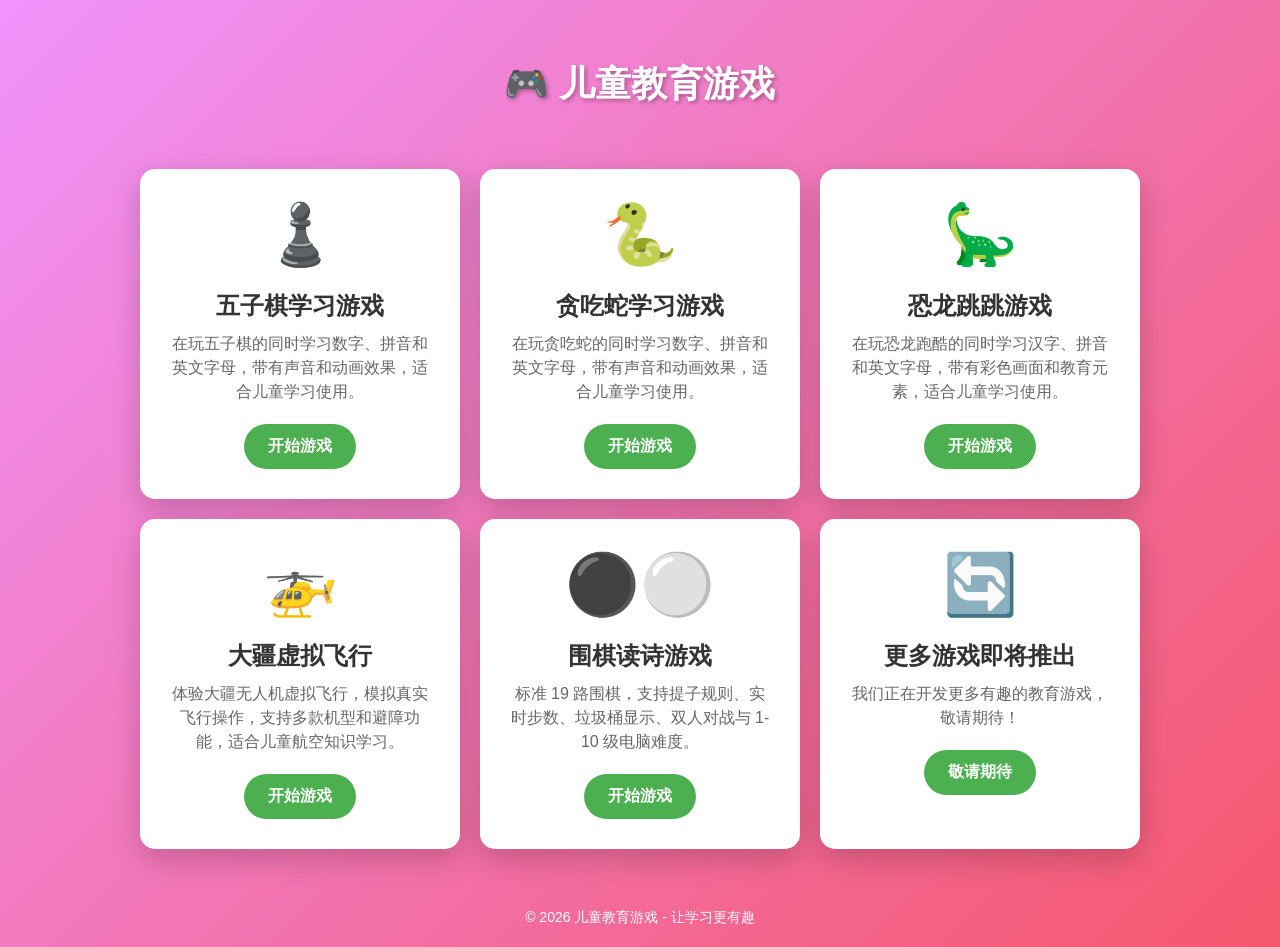
==== index.html @ cebe17bf "init" ====
<!DOCTYPE html>
<html lang="zh-CN">
<head>
    <meta charset="UTF-8">
    <meta name="viewport" content="width=device-width, initial-scale=1.0">
    <title>儿童教育游戏 - 首页</title>
    <style>
        * {
            margin: 0;
            padding: 0;
            box-sizing: border-box;
        }

        body {
            font-family: 'Arial', sans-serif;
            background: linear-gradient(135deg, #f093fb 0%, #f5576c 100%);
            min-height: 100vh;
            display: flex;
            flex-direction: column;
            align-items: center;
            padding: 20px;
        }

        h1 {
            color: white;
            font-size: 36px;
            margin: 40px 0;
            text-shadow: 2px 2px 4px rgba(0,0,0,0.3);
            text-align: center;
        }

        .games-container {
            display: grid;
            grid-template-columns: repeat(auto-fit, minmax(300px, 1fr));
            gap: 20px;
            max-width: 1000px;
            width: 100%;
            margin: 20px 0;
        }

        .game-card {
            background: white;
            border-radius: 15px;
            padding: 30px;
            text-align: center;
            box-shadow: 0 10px 30px rgba(0,0,0,0.2);
            transition: all 0.3s ease;
            cursor: pointer;
        }

        .game-card:hover {
            transform: translateY(-10px);
            box-shadow: 0 15px 35px rgba(0,0,0,0.3);
        }

        .game-icon {
            font-size: 60px;
            margin-bottom: 20px;
        }

        .game-title {
            font-size: 24px;
            font-weight: bold;
            margin-bottom: 10px;
            color: #333;
        }

        .game-description {
            color: #666;
            margin-bottom: 20px;
            line-height: 1.5;
        }

        .play-button {
            background: #4CAF50;
            color: white;
            border: none;
            padding: 12px 24px;
            border-radius: 25px;
            font-size: 16px;
            font-weight: bold;
            cursor: pointer;
            transition: all 0.3s ease;
            text-decoration: none;
            display: inline-block;
        }

        .play-button:hover {
            background: #45a049;
            transform: scale(1.05);
        }

        footer {
            margin-top: 40px;
            color: white;
            text-align: center;
            font-size: 14px;
        }

        @media (max-width: 768px) {
            h1 {
                font-size: 28px;
            }

            .games-container {
                grid-template-columns: 1fr;
            }

            .game-card {
                padding: 20px;
            }
        }
    </style>
</head>
<body>
    <h1>🎮 儿童教育游戏</h1>
    
    <div class="games-container">
        <div class="game-card">
            <div class="game-icon">♟️</div>
            <h2 class="game-title">五子棋学习游戏</h2>
            <p class="game-description">在玩五子棋的同时学习数字、拼音和英文字母，带有声音和动画效果，适合儿童学习使用。</p>
            <a href="gomoku/index.html" class="play-button">开始游戏</a>
        </div>
        
        <div class="game-card">
            <div class="game-icon">🐍</div>
            <h2 class="game-title">贪吃蛇学习游戏</h2>
            <p class="game-description">在玩贪吃蛇的同时学习数字、拼音和英文字母，带有声音和动画效果，适合儿童学习使用。</p>
            <a href="snake/index.html" class="play-button">开始游戏</a>
        </div>
        
        <div class="game-card">
            <div class="game-icon">🦕</div>
            <h2 class="game-title">恐龙跳跳游戏</h2>
            <p class="game-description">在玩恐龙跑酷的同时学习汉字、拼音和英文字母，带有彩色画面和教育元素，适合儿童学习使用。</p>
            <a href="dinosaur-game/index.html" class="play-button">开始游戏</a>
        </div>
        
        <div class="game-card">
            <div class="game-icon">🚁</div>
            <h2 class="game-title">大疆虚拟飞行</h2>
            <p class="game-description">体验大疆无人机虚拟飞行，模拟真实飞行操作，支持多款机型和避障功能，适合儿童航空知识学习。</p>
            <a href="flight/dji-flight-simulator.html" class="play-button">开始游戏</a>
        </div>
        
        <div class="game-card">
            <div class="game-icon">⚫⚪</div>
            <h2 class="game-title">围棋读诗游戏</h2>
            <p class="game-description">标准 19 路围棋，支持提子规则、实时步数、垃圾桶显示、双人对战与 1-10 级电脑难度。</p>
            <a href="weiqi/index.html" class="play-button">开始游戏</a>
        </div>

        <div class="game-card">
            <div class="game-icon">🔄</div>
            <h2 class="game-title">更多游戏即将推出</h2>
            <p class="game-description">我们正在开发更多有趣的教育游戏，敬请期待！</p>
            <button class="play-button" disabled>敬请期待</button>
        </div>
    </div>

    <footer>
        <p>© 2026 儿童教育游戏 - 让学习更有趣</p>
    </footer>
</body>
</html>
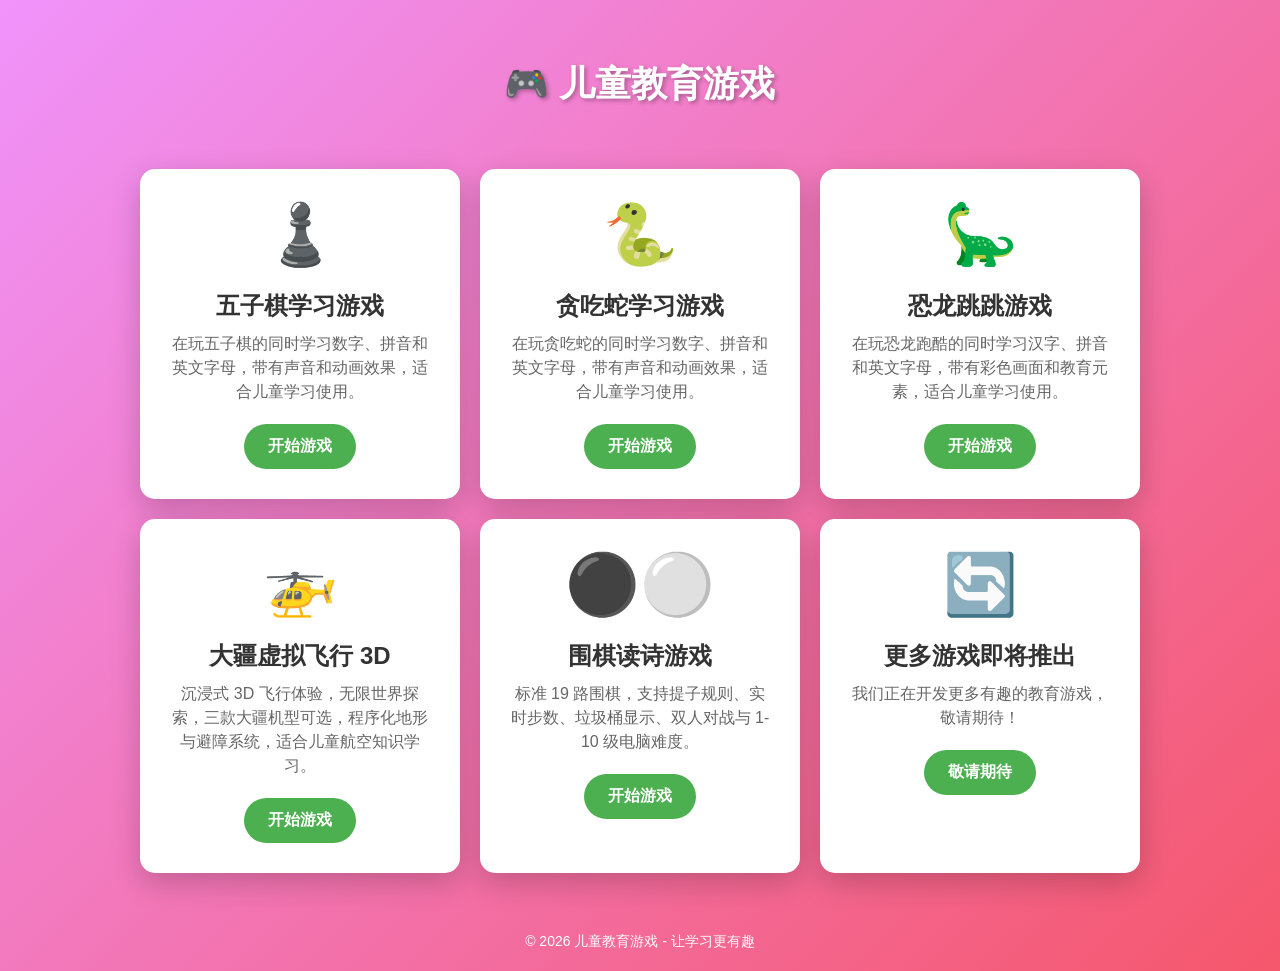
==== commit 5e6ab159: "Update flight game link to 3D version" ====
--- a/index.html
+++ b/index.html
@@ -139,9 +139,9 @@
         
         <div class="game-card">
             <div class="game-icon">🚁</div>
-            <h2 class="game-title">大疆虚拟飞行</h2>
-            <p class="game-description">体验大疆无人机虚拟飞行，模拟真实飞行操作，支持多款机型和避障功能，适合儿童航空知识学习。</p>
-            <a href="flight/dji-flight-simulator.html" class="play-button">开始游戏</a>
+            <h2 class="game-title">大疆虚拟飞行 3D</h2>
+            <p class="game-description">沉浸式 3D 飞行体验，无限世界探索，三款大疆机型可选，程序化地形与避障系统，适合儿童航空知识学习。</p>
+            <a href="flight/index.html" class="play-button">开始游戏</a>
         </div>
         
         <div class="game-card">
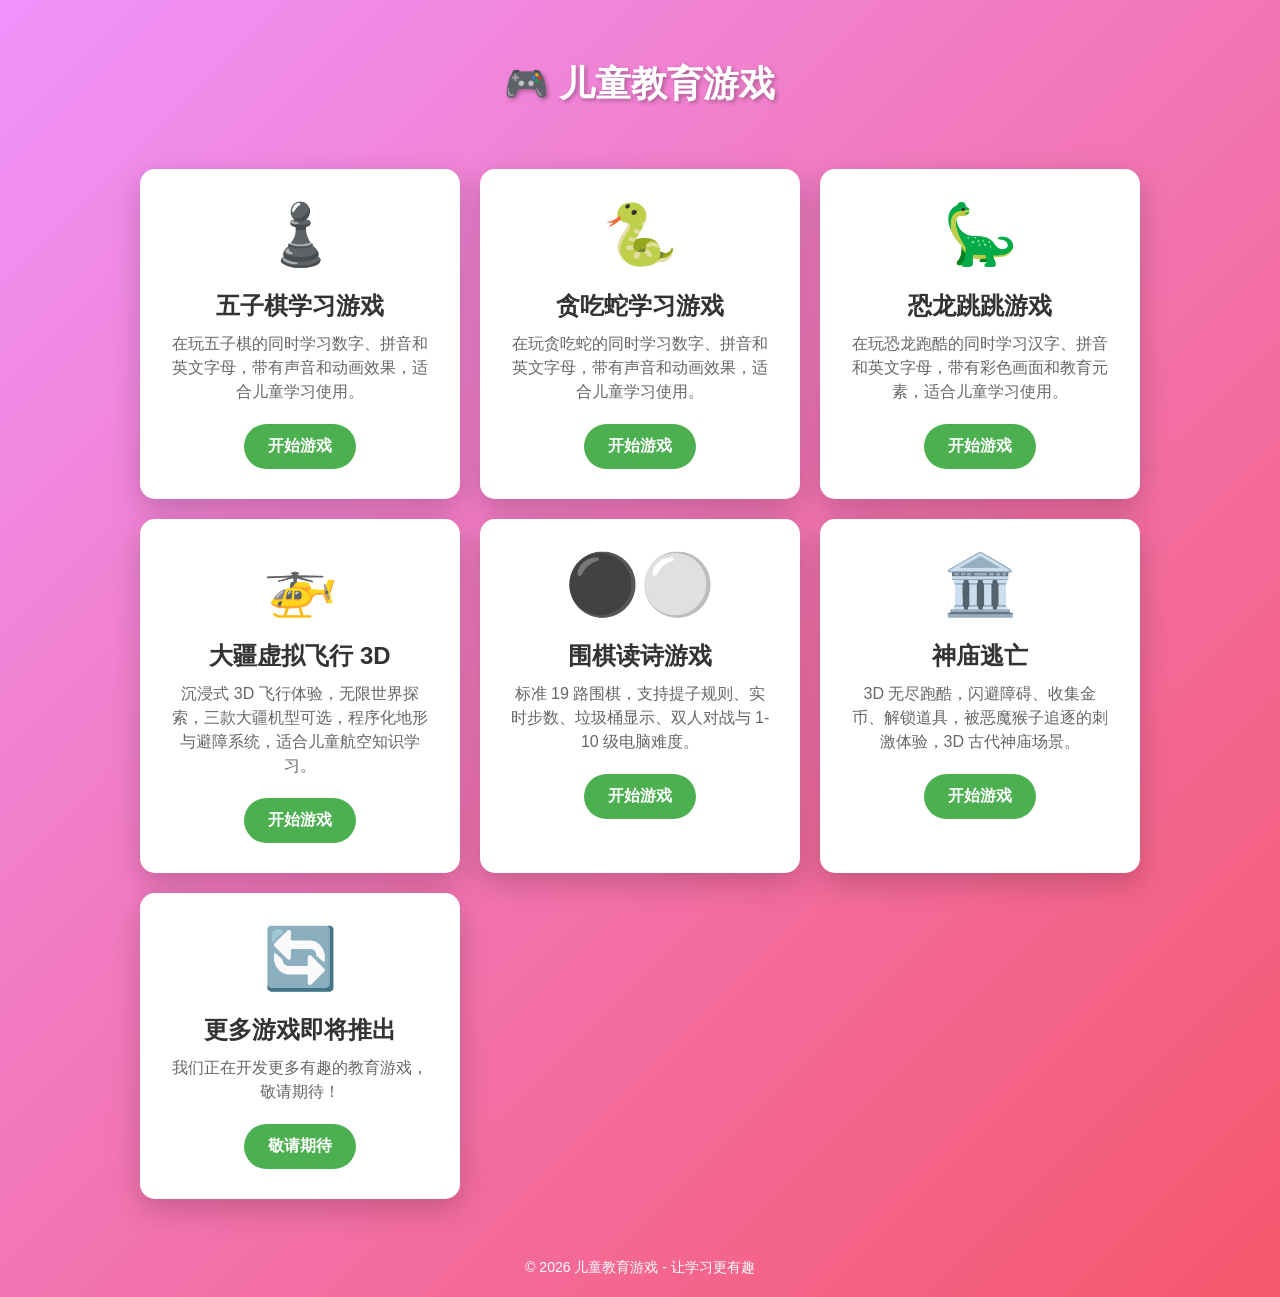
==== commit 21f06f35: "feat: 添加神庙逃亡3D跑酷游戏 - 基于Babylon.js引擎的3D无尽跑酷游戏 - 使用参考网站的同款3D模型(GLB)、纹理和字体 - 3车道系统，支持跳跃、滑行、左移、右移 - 键盘和触" ====
--- a/index.html
+++ b/index.html
@@ -152,6 +152,13 @@
         </div>
 
         <div class="game-card">
+            <div class="game-icon">🏛️</div>
+            <h2 class="game-title">神庙逃亡</h2>
+            <p class="game-description">3D 无尽跑酷，闪避障碍、收集金币、解锁道具，被恶魔猴子追逐的刺激体验，3D 古代神庙场景。</p>
+            <a href="templerun/index.html" class="play-button">开始游戏</a>
+        </div>
+
+        <div class="game-card">
             <div class="game-icon">🔄</div>
             <h2 class="game-title">更多游戏即将推出</h2>
             <p class="game-description">我们正在开发更多有趣的教育游戏，敬请期待！</p>
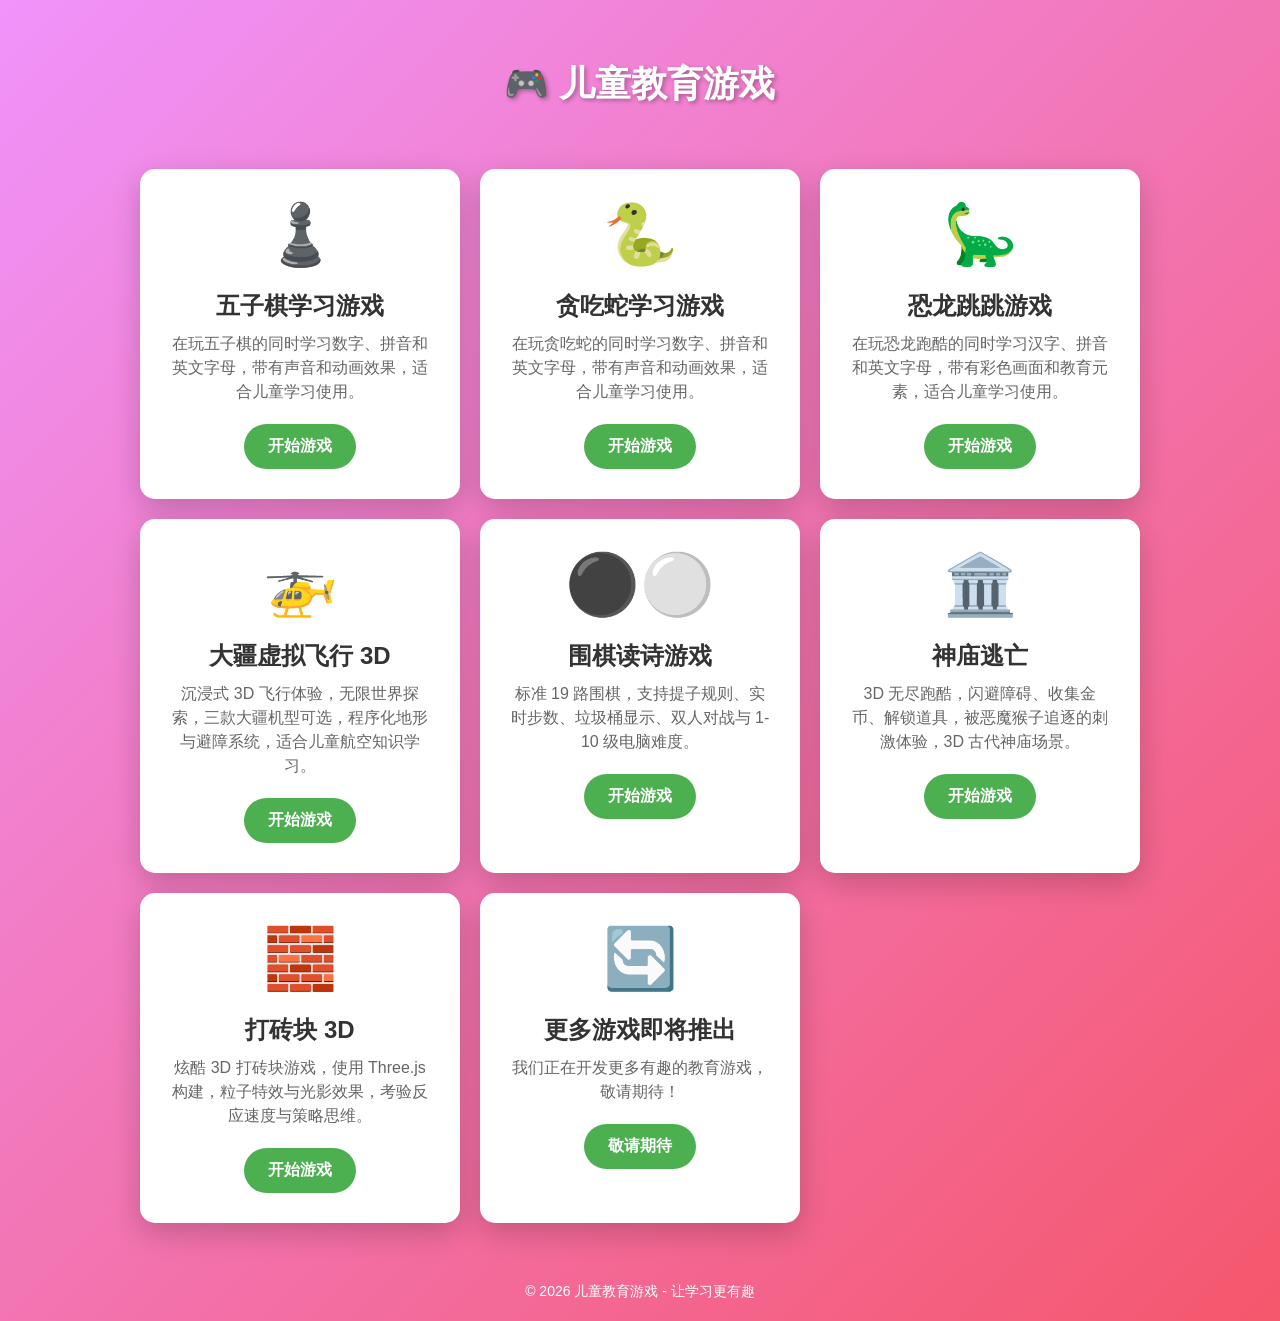
==== commit eb0e0ff8: "feat: 新增打砖块 3D 游戏 - 使用 Three.js 构建炫酷 3D 打砖块游戏 - 包含粒子特效、光影效果和 Bloom 后处理 - 支持鼠标、键盘和触摸控制 - 多关卡设计，难度递增 -" ====
--- a/index.html
+++ b/index.html
@@ -159,6 +159,13 @@
         </div>
 
         <div class="game-card">
+            <div class="game-icon">🧱</div>
+            <h2 class="game-title">打砖块 3D</h2>
+            <p class="game-description">炫酷 3D 打砖块游戏，使用 Three.js 构建，粒子特效与光影效果，考验反应速度与策略思维。</p>
+            <a href="blockbreaker/index.html" class="play-button">开始游戏</a>
+        </div>
+
+        <div class="game-card">
             <div class="game-icon">🔄</div>
             <h2 class="game-title">更多游戏即将推出</h2>
             <p class="game-description">我们正在开发更多有趣的教育游戏，敬请期待！</p>
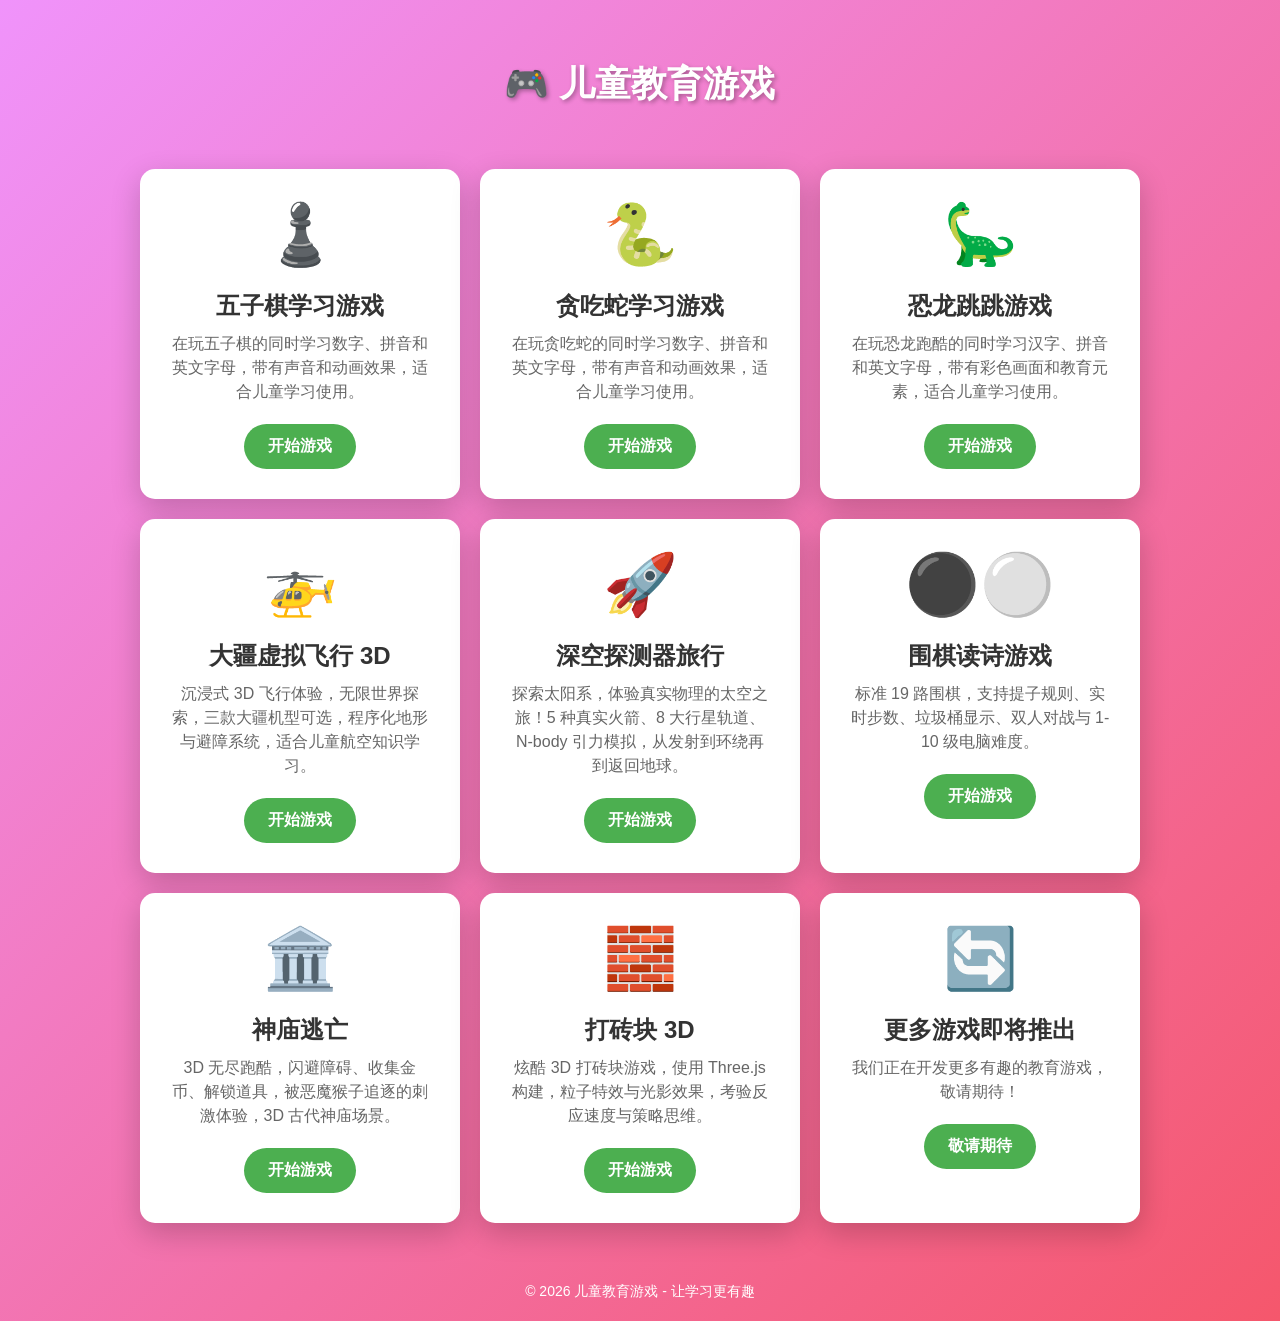
==== commit 73db3361: "feat: 首页新增深空探测器旅行游戏卡片 — 🚀 Co-authored-by: Claude <noreply@anthropic.com>" ====
--- a/index.html
+++ b/index.html
@@ -145,6 +145,13 @@
         </div>
         
         <div class="game-card">
+            <div class="game-icon">🚀</div>
+            <h2 class="game-title">深空探测器旅行</h2>
+            <p class="game-description">探索太阳系，体验真实物理的太空之旅！5 种真实火箭、8 大行星轨道、N-body 引力模拟，从发射到环绕再到返回地球。</p>
+            <a href="spacegame/index.html" class="play-button">开始游戏</a>
+        </div>
+
+        <div class="game-card">
             <div class="game-icon">⚫⚪</div>
             <h2 class="game-title">围棋读诗游戏</h2>
             <p class="game-description">标准 19 路围棋，支持提子规则、实时步数、垃圾桶显示、双人对战与 1-10 级电脑难度。</p>
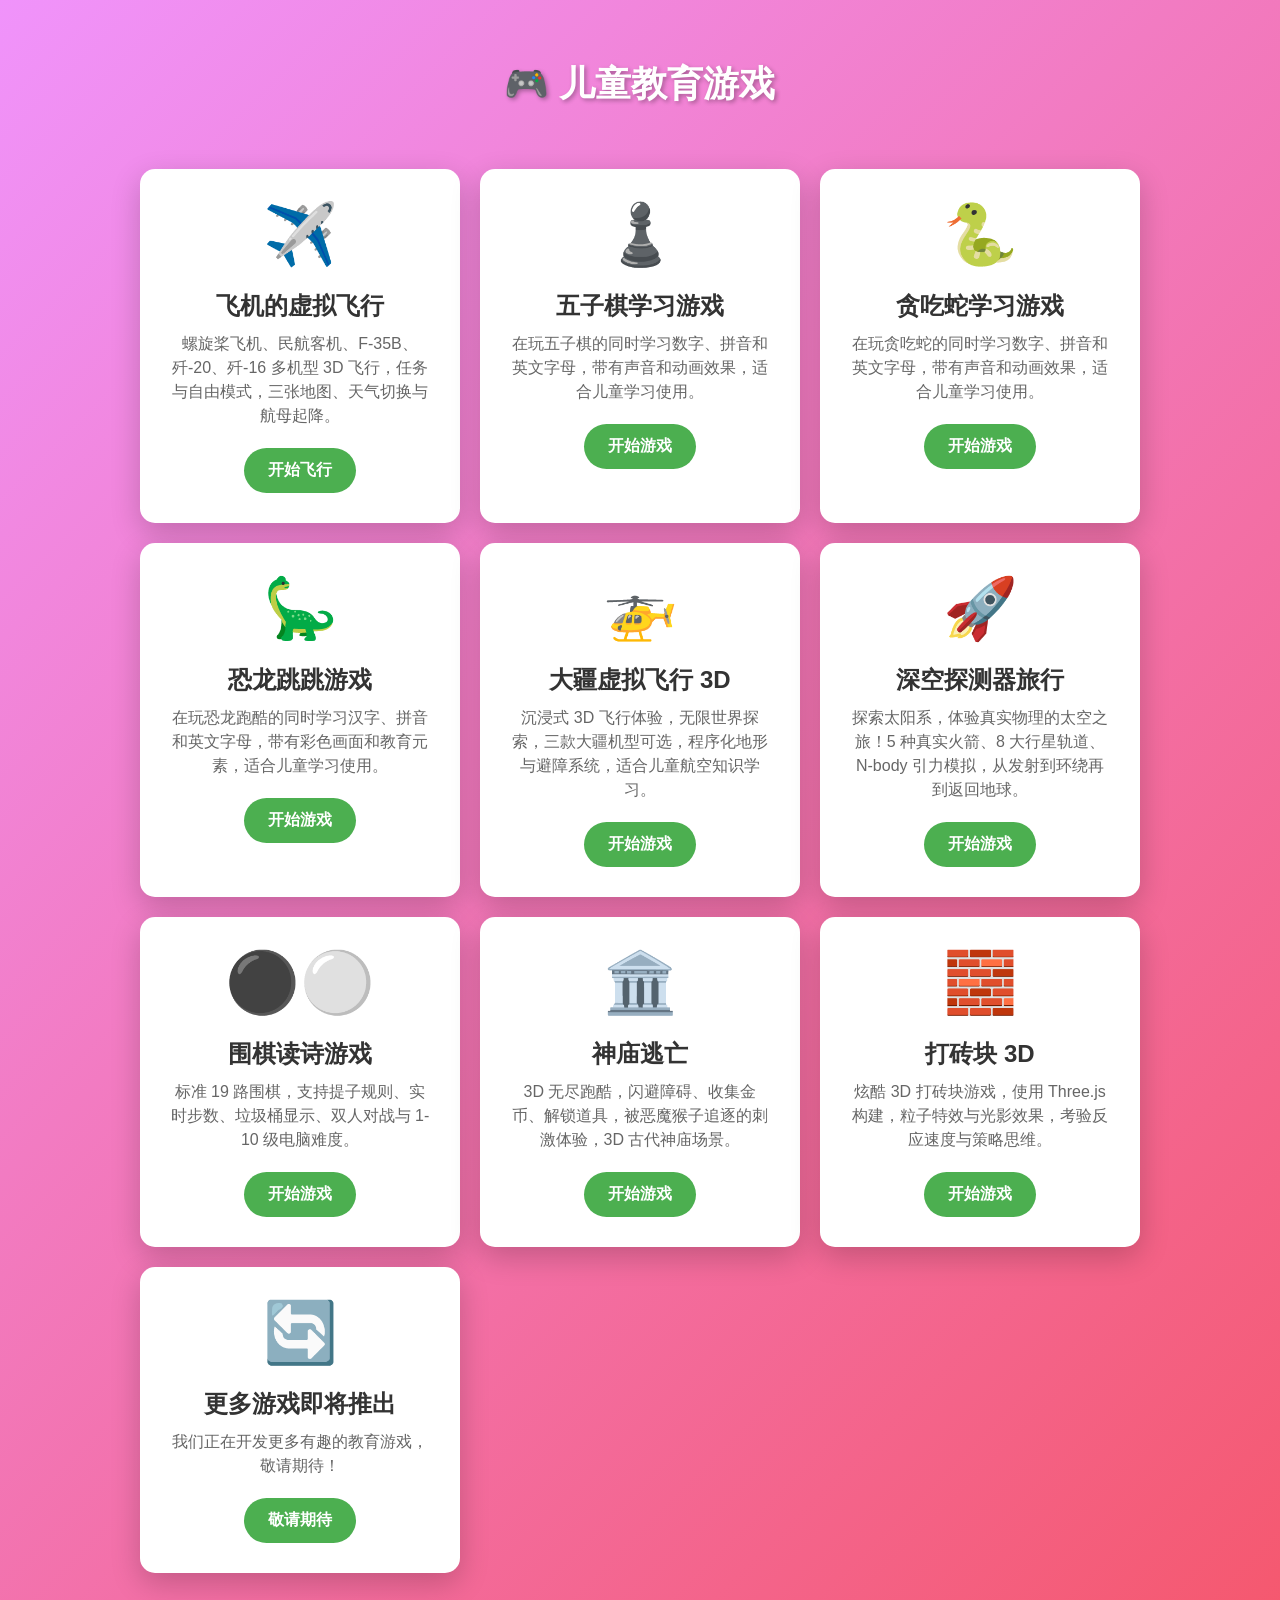
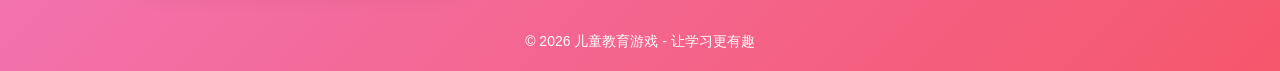
==== commit 6471cdaf: "feat: 新增「飞机的虚拟飞行」3D 沉浸式飞行游戏 - 首页第一行第一列新增入口，游戏位于 virtual-flight/ - 5 种机型：螺旋桨、民航、F-35B（VTOL/短距起飞）、歼-20" ====
--- a/index.html
+++ b/index.html
@@ -117,6 +117,13 @@
     
     <div class="games-container">
         <div class="game-card">
+            <div class="game-icon">✈️</div>
+            <h2 class="game-title">飞机的虚拟飞行</h2>
+            <p class="game-description">螺旋桨飞机、民航客机、F-35B、歼-20、歼-16 多机型 3D 飞行，任务与自由模式，三张地图、天气切换与航母起降。</p>
+            <a href="virtual-flight/index.html" class="play-button">开始飞行</a>
+        </div>
+
+        <div class="game-card">
             <div class="game-icon">♟️</div>
             <h2 class="game-title">五子棋学习游戏</h2>
             <p class="game-description">在玩五子棋的同时学习数字、拼音和英文字母，带有声音和动画效果，适合儿童学习使用。</p>
